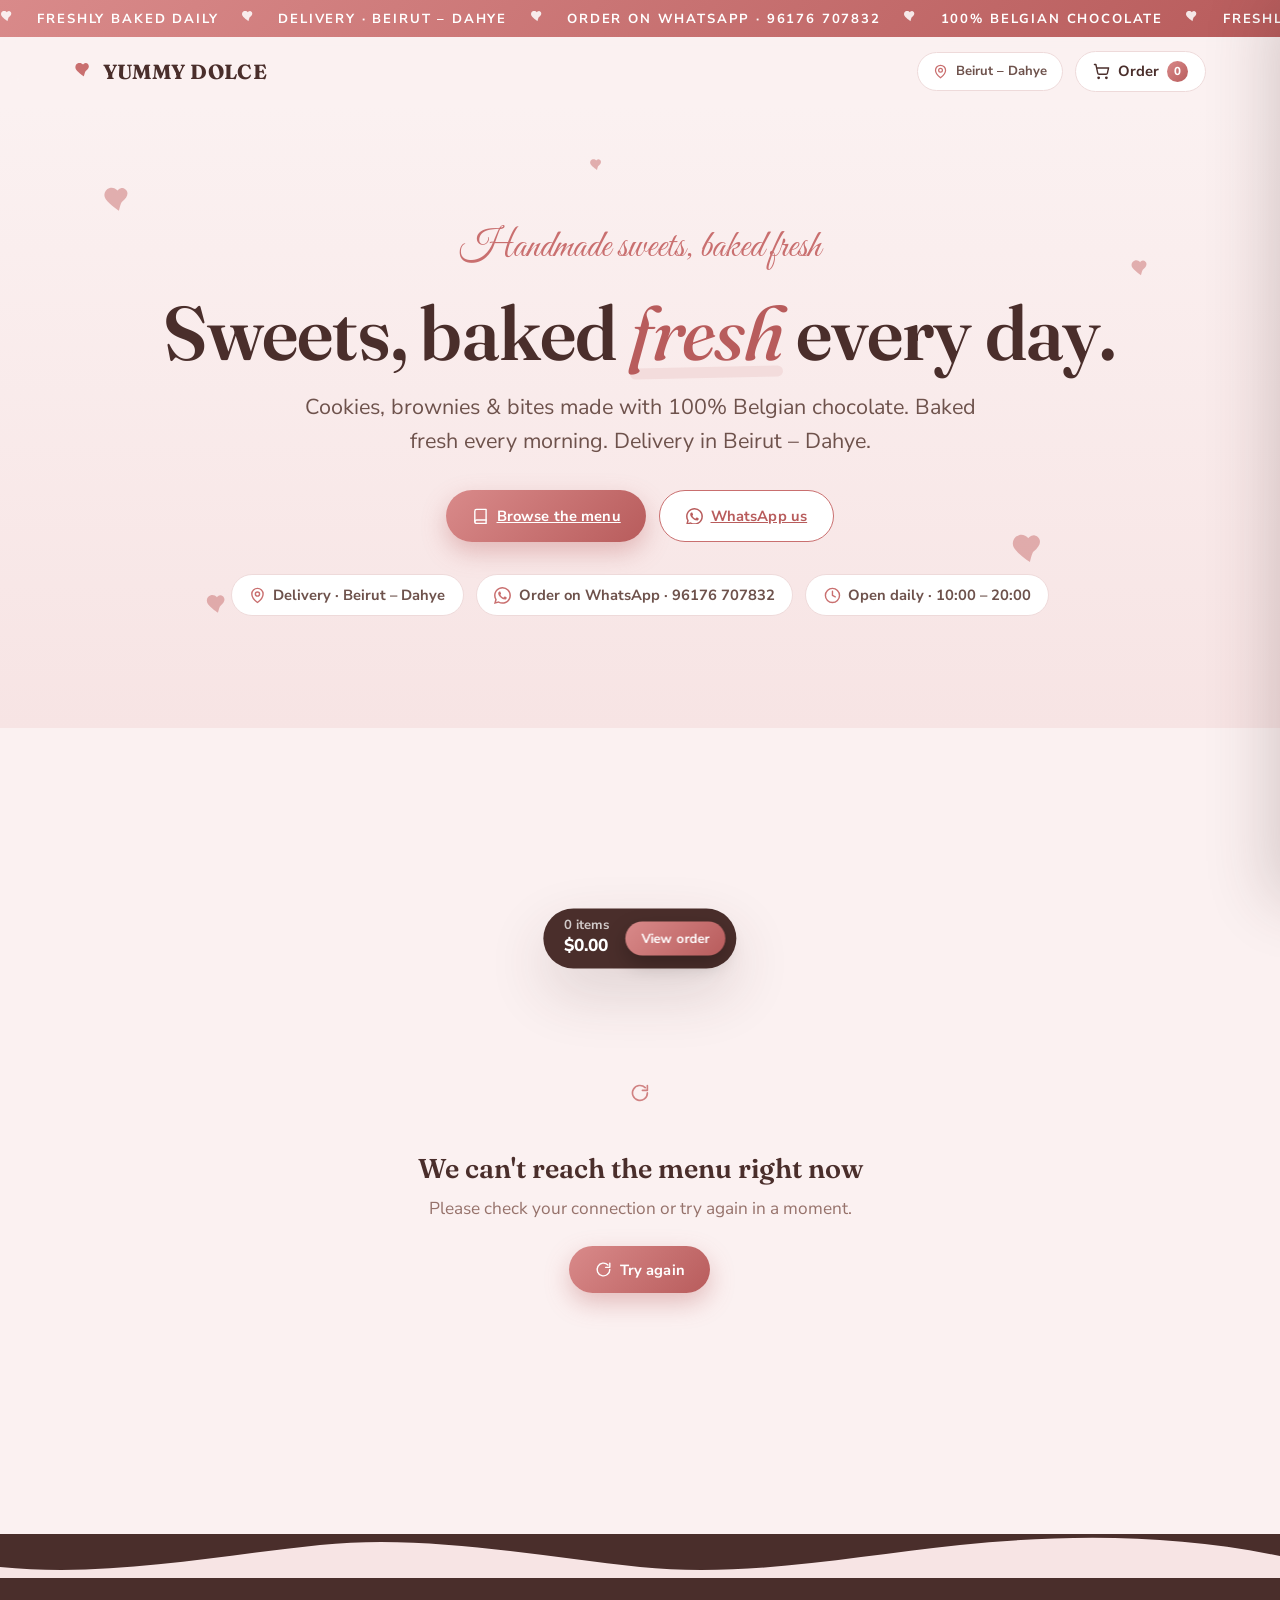
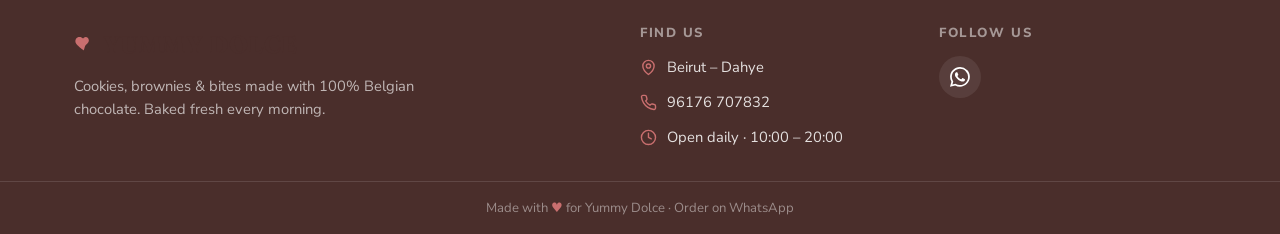
==== index.html @ 7d1e8ddb "Yummy Dolce online menu with WhatsApp checkout + admin panel" ====
<!DOCTYPE html>
<html lang="en">
<head>
  <meta charset="UTF-8" />
  <meta name="viewport" content="width=device-width, initial-scale=1.0" />
  <title>YUMMY DOLCE · Handmade Sweets — Menu &amp; Order</title>
  <meta name="description" content="Cookies, brownies & bites made with 100% Belgian chocolate. Order on WhatsApp — delivery in Beirut – Dahye." />
  <meta property="og:title" content="YUMMY DOLCE · Handmade Sweets" />
  <meta property="og:description" content="Cookies, brownies & bites made with 100% Belgian chocolate. Order via WhatsApp." />
  <meta property="og:type" content="website" />
  <link rel="icon" type="image/svg+xml" href="favicon.svg" />

  <link rel="preconnect" href="https://fonts.googleapis.com" />
  <link rel="preconnect" href="https://fonts.gstatic.com" crossorigin />
  <link
    href="https://fonts.googleapis.com/css2?family=Fraunces:ital,opsz,wght@0,9..144,300..700;1,9..144,300..700&family=Great+Vibes&family=Nunito+Sans:ital,opsz,wght@0,6..12,300..800;1,6..12,300..800&display=swap"
    rel="stylesheet"
  />

  <link rel="stylesheet" href="css/tokens.css" />
  <link rel="stylesheet" href="css/site.css" />
</head>
<body>
  <!-- Top marquee ribbon -->
  <div class="marquee" aria-hidden="true">
    <div class="marquee-track" id="marquee-track"></div>
  </div>

  <!-- Header -->
  <header class="site-header" id="site-header">
    <div class="header-inner">
      <a class="brand" href="#top">
        <svg class="icon brand-heart" viewBox="0 0 24 24" fill="currentColor" aria-hidden="true"><path d="M12 21s-6.7-4.35-9.33-8.11C.6 9.9 1.9 5.9 5.4 4.9c2.1-.6 4.2.2 5.6 1.8 0 0 1.3-1.9 3.5-1.8h.01c1.15.16 2.24.9 2.92 2.02 1.4 2.35.1 5.1-3.44 7.97C13.16 15.7 12 21 12 21z"/></svg>
        <span class="brand-name" id="brand-name">YUMMY DOLCE</span>
      </a>

      <div class="header-actions">
        <span class="delivery-pill" id="delivery-pill">
          <svg class="icon" viewBox="0 0 24 24" fill="none" stroke="currentColor" stroke-width="2" stroke-linecap="round" stroke-linejoin="round" aria-hidden="true"><path d="M20 10c0 6-8 12-8 12s-8-6-8-12a8 8 0 0 1 16 0Z"/><circle cx="12" cy="10" r="3"/></svg>
          <span id="delivery-pill-text">Beirut – Dahye</span>
        </span>
        <button class="cart-btn" id="cart-btn" type="button" aria-label="Open your order">
          <svg class="icon" viewBox="0 0 24 24" fill="none" stroke="currentColor" stroke-width="2" stroke-linecap="round" stroke-linejoin="round" aria-hidden="true"><circle cx="8" cy="21" r="1"/><circle cx="19" cy="21" r="1"/><path d="M2.05 2.05h2l2.66 12.42a2 2 0 0 0 2 1.58h9.78a2 2 0 0 0 1.95-1.57l1.65-7.43H5.12"/></svg>
          <span class="cart-label" id="cart-label">Order</span>
          <span class="cart-badge" id="cart-badge" hidden>0</span>
        </button>
      </div>
    </div>
  </header>

  <main id="top">
    <!-- Hero -->
    <section class="hero">
      <div class="hero-floats" aria-hidden="true">
        <svg class="hf-1" viewBox="0 0 24 24" fill="currentColor"><path d="M12 21s-6.7-4.35-9.33-8.11C.6 9.9 1.9 5.9 5.4 4.9c2.1-.6 4.2.2 5.6 1.8 0 0 1.3-1.9 3.5-1.8h.01c1.15.16 2.24.9 2.92 2.02 1.4 2.35.1 5.1-3.44 7.97C13.16 15.7 12 21 12 21z"/></svg>
        <svg class="hf-2" viewBox="0 0 24 24" fill="currentColor"><path d="M12 21s-6.7-4.35-9.33-8.11C.6 9.9 1.9 5.9 5.4 4.9c2.1-.6 4.2.2 5.6 1.8 0 0 1.3-1.9 3.5-1.8h.01c1.15.16 2.24.9 2.92 2.02 1.4 2.35.1 5.1-3.44 7.97C13.16 15.7 12 21 12 21z"/></svg>
        <svg class="hf-3" viewBox="0 0 24 24" fill="currentColor"><path d="M12 21s-6.7-4.35-9.33-8.11C.6 9.9 1.9 5.9 5.4 4.9c2.1-.6 4.2.2 5.6 1.8 0 0 1.3-1.9 3.5-1.8h.01c1.15.16 2.24.9 2.92 2.02 1.4 2.35.1 5.1-3.44 7.97C13.16 15.7 12 21 12 21z"/></svg>
        <svg class="hf-4" viewBox="0 0 24 24" fill="currentColor"><path d="M12 21s-6.7-4.35-9.33-8.11C.6 9.9 1.9 5.9 5.4 4.9c2.1-.6 4.2.2 5.6 1.8 0 0 1.3-1.9 3.5-1.8h.01c1.15.16 2.24.9 2.92 2.02 1.4 2.35.1 5.1-3.44 7.97C13.16 15.7 12 21 12 21z"/></svg>
        <svg class="hf-5" viewBox="0 0 24 24" fill="currentColor"><path d="M12 21s-6.7-4.35-9.33-8.11C.6 9.9 1.9 5.9 5.4 4.9c2.1-.6 4.2.2 5.6 1.8 0 0 1.3-1.9 3.5-1.8h.01c1.15.16 2.24.9 2.92 2.02 1.4 2.35.1 5.1-3.44 7.97C13.16 15.7 12 21 12 21z"/></svg>
      </div>

      <div class="hero-inner">
        <p class="hero-eyebrow" id="hero-eyebrow">Handmade with Belgian chocolate</p>
        <h1 class="hero-title" id="hero-title">Sweets, baked <em>fresh</em> every day.</h1>
        <p class="hero-lede" id="hero-lede">Cookies, brownies &amp; bites — made to order in Beirut – Dahye. Tap an item, build your box, and we'll take it from there on WhatsApp.</p>

        <div class="hero-cta">
          <a class="btn btn-primary" href="#menu">
            <svg class="icon" viewBox="0 0 24 24" fill="none" stroke="currentColor" stroke-width="2" stroke-linecap="round" stroke-linejoin="round" aria-hidden="true"><path d="M4 19.5A2.5 2.5 0 0 1 6.5 17H20"/><path d="M6.5 2H20v20H6.5A2.5 2.5 0 0 1 4 19.5v-15A2.5 2.5 0 0 1 6.5 2z"/></svg>
            Browse the menu
          </a>
          <a class="btn btn-secondary" id="hero-whatsapp" href="#" target="_blank" rel="noopener">
            <svg class="icon" viewBox="0 0 24 24" fill="currentColor" aria-hidden="true"><path d="M17.47 14.38c-.3-.15-1.76-.87-2.03-.97-.27-.1-.47-.15-.67.15-.2.3-.77.97-.94 1.17-.17.2-.35.22-.65.07-.3-.15-1.26-.46-2.4-1.48-.89-.79-1.49-1.77-1.66-2.07-.17-.3-.02-.46.13-.61.13-.13.3-.35.45-.52.15-.17.2-.3.3-.5.1-.2.05-.37-.02-.52-.08-.15-.67-1.62-.92-2.22-.24-.58-.49-.5-.67-.51h-.57c-.2 0-.52.07-.8.37-.27.3-1.04 1.02-1.04 2.5 0 1.47 1.07 2.9 1.22 3.1.15.2 2.11 3.22 5.11 4.51.71.31 1.27.49 1.7.63.72.23 1.37.2 1.88.12.57-.09 1.76-.72 2.01-1.42.25-.7.25-1.29.17-1.42-.07-.13-.27-.2-.57-.35zM12.05 21.8h-.01a9.8 9.8 0 0 1-5-1.37l-.36-.21-3.72.98 1-3.63-.24-.37a9.78 9.78 0 0 1-1.51-5.25c0-5.4 4.4-9.8 9.81-9.8 2.62 0 5.08 1.02 6.93 2.88a9.74 9.74 0 0 1 2.87 6.94c0 5.4-4.4 9.8-9.77 9.8zm8.43-18.26A11.7 11.7 0 0 0 12.04 0C5.45 0 .1 5.34.09 11.93c0 2.1.55 4.15 1.6 5.96L0 24l6.24-1.64a11.9 11.9 0 0 0 5.8 1.48h.01c6.58 0 11.94-5.35 11.95-11.94 0-3.19-1.24-6.19-3.5-8.45z"/></svg>
            WhatsApp us
          </a>
        </div>

        <div class="hero-chips" id="hero-chips"></div>
      </div>
    </section>

    <!-- Menu -->
    <section id="menu" class="menu-shell" aria-label="Menu">
      <div class="menu-heading" data-reveal>
        <span class="menu-eyebrow">Order online</span>
        <h2>Our Menu</h2>
        <p>Everything is baked fresh to order. Prices in USD.</p>
      </div>

      <div id="menu-root">
        <div class="loader" aria-label="Loading menu">
          <span></span><span></span><span></span>
        </div>
      </div>
    </section>
  </main>

  <!-- Footer -->
  <footer class="site-footer">
    <svg class="footer-wave" viewBox="0 0 1440 44" preserveAspectRatio="none" aria-hidden="true"><path fill="currentColor" d="M0,22 C120,44 240,44 360,33 C480,22 600,0 720,11 C840,22 960,44 1080,33 C1200,22 1320,0 1440,11 L1440,44 L0,44 Z"/></svg>
    <div class="footer-inner">
      <div class="footer-brand">
        <a class="brand" href="#top">
          <svg class="icon brand-heart" viewBox="0 0 24 24" fill="currentColor" aria-hidden="true"><path d="M12 21s-6.7-4.35-9.33-8.11C.6 9.9 1.9 5.9 5.4 4.9c2.1-.6 4.2.2 5.6 1.8 0 0 1.3-1.9 3.5-1.8h.01c1.15.16 2.24.9 2.92 2.02 1.4 2.35.1 5.1-3.44 7.97C13.16 15.7 12 21 12 21z"/></svg>
          <span class="brand-name" id="footer-brand">YUMMY DOLCE</span>
        </a>
        <p id="footer-about">Cookies, brownies &amp; bites made with 100% Belgian chocolate. Baked fresh every morning.</p>
      </div>

      <div class="footer-col">
        <h4>Find us</h4>
        <div class="footer-links">
          <span id="footer-delivery">
            <svg class="icon" viewBox="0 0 24 24" fill="none" stroke="currentColor" stroke-width="2" stroke-linecap="round" stroke-linejoin="round" aria-hidden="true"><path d="M20 10c0 6-8 12-8 12s-8-6-8-12a8 8 0 0 1 16 0Z"/><circle cx="12" cy="10" r="3"/></svg>
            <span>Beirut – Dahye</span>
          </span>
          <a id="footer-phone" href="https://wa.me/96176707832" target="_blank" rel="noopener">
            <svg class="icon" viewBox="0 0 24 24" fill="none" stroke="currentColor" stroke-width="2" stroke-linecap="round" stroke-linejoin="round" aria-hidden="true"><path d="M22 16.92v3a2 2 0 0 1-2.18 2 19.79 19.79 0 0 1-8.63-3.07 19.5 19.5 0 0 1-6-6 19.79 19.79 0 0 1-3.07-8.67A2 2 0 0 1 4.11 2h3a2 2 0 0 1 2 1.72c.12.9.35 1.79.68 2.63a2 2 0 0 1-.45 2.11L8.09 9.91a16 16 0 0 0 6 6l1.45-1.25a2 2 0 0 1 2.11-.45c.84.33 1.73.56 2.63.68A2 2 0 0 1 22 16.92z"/></svg>
            <span id="footer-phone-text">76 707832</span>
          </a>
          <span id="footer-hours">
            <svg class="icon" viewBox="0 0 24 24" fill="none" stroke="currentColor" stroke-width="2" stroke-linecap="round" stroke-linejoin="round" aria-hidden="true"><circle cx="12" cy="12" r="10"/><path d="M12 6v6l4 2"/></svg>
            <span id="footer-hours-text">Open daily · 10:00 – 20:00</span>
          </span>
        </div>
      </div>

      <div class="footer-col">
        <h4>Follow us</h4>
        <div class="footer-socials" id="footer-socials">
          <a href="#" target="_blank" rel="noopener" aria-label="Instagram" data-social="instagram">
            <svg class="icon" viewBox="0 0 24 24" fill="none" stroke="currentColor" stroke-width="2" stroke-linecap="round" stroke-linejoin="round" aria-hidden="true"><rect x="2" y="2" width="20" height="20" rx="5"/><path d="M16 11.37A4 4 0 1 1 12.63 8 4 4 0 0 1 16 11.37z"/><line x1="17.5" y1="6.5" x2="17.51" y2="6.5"/></svg>
          </a>
          <a href="https://wa.me/96176707832" target="_blank" rel="noopener" aria-label="WhatsApp" data-social="whatsapp">
            <svg class="icon" viewBox="0 0 24 24" fill="currentColor" aria-hidden="true"><path d="M17.47 14.38c-.3-.15-1.76-.87-2.03-.97-.27-.1-.47-.15-.67.15-.2.3-.77.97-.94 1.17-.17.2-.35.22-.65.07-.3-.15-1.26-.46-2.4-1.48-.89-.79-1.49-1.77-1.66-2.07-.17-.3-.02-.46.13-.61.13-.13.3-.35.45-.52.15-.17.2-.3.3-.5.1-.2.05-.37-.02-.52-.08-.15-.67-1.62-.92-2.22-.24-.58-.49-.5-.67-.51h-.57c-.2 0-.52.07-.8.37-.27.3-1.04 1.02-1.04 2.5 0 1.47 1.07 2.9 1.22 3.1.15.2 2.11 3.22 5.11 4.51.71.31 1.27.49 1.7.63.72.23 1.37.2 1.88.12.57-.09 1.76-.72 2.01-1.42.25-.7.25-1.29.17-1.42-.07-.13-.27-.2-.57-.35zM12.05 21.8h-.01a9.8 9.8 0 0 1-5-1.37l-.36-.21-3.72.98 1-3.63-.24-.37a9.78 9.78 0 0 1-1.51-5.25c0-5.4 4.4-9.8 9.81-9.8 2.62 0 5.08 1.02 6.93 2.88a9.74 9.74 0 0 1 2.87 6.94c0 5.4-4.4 9.8-9.77 9.8zm8.43-18.26A11.7 11.7 0 0 0 12.04 0C5.45 0 .1 5.34.09 11.93c0 2.1.55 4.15 1.6 5.96L0 24l6.24-1.64a11.9 11.9 0 0 0 5.8 1.48h.01c6.58 0 11.94-5.35 11.95-11.94 0-3.19-1.24-6.19-3.5-8.45z"/></svg>
          </a>
          <a href="#" target="_blank" rel="noopener" aria-label="TikTok" data-social="tiktok">
            <svg class="icon" viewBox="0 0 24 24" fill="currentColor" aria-hidden="true"><path d="M19.59 6.69a4.83 4.83 0 0 1-3.77-4.25V2h-3.45v13.67a2.89 2.89 0 0 1-5.2 1.74 2.89 2.89 0 0 1 2.31-4.64 2.93 2.93 0 0 1 .88.13V9.4a6.84 6.84 0 0 0-1-.05A6.33 6.33 0 0 0 5 20.1a6.34 6.34 0 0 0 10.86-4.43v-7a8.16 8.16 0 0 0 4.77 1.52v-3.4a4.85 4.85 0 0 1-1-.1z"/></svg>
          </a>
          <a href="#" target="_blank" rel="noopener" aria-label="Facebook" data-social="facebook">
            <svg class="icon" viewBox="0 0 24 24" fill="currentColor" aria-hidden="true"><path d="M18 2h-3a5 5 0 0 0-5 5v3H7v4h3v8h4v-8h3l1-4h-4V7a1 1 0 0 1 1-1h3z"/></svg>
          </a>
        </div>
      </div>
    </div>
    <div class="footer-bottom">
      Made with <span class="heart">♥</span> for Yummy Dolce · Order on WhatsApp
    </div>
  </footer>

  <!-- Mobile cart bar -->
  <div class="cart-bar" id="cart-bar" role="button" tabindex="0" aria-label="Open your order">
    <div class="cart-bar-total">
      <small id="cart-bar-count">0 items</small>
      <span id="cart-bar-total">$0.00</span>
    </div>
    <button class="btn btn-primary btn-sm" id="cart-bar-open" type="button">View order</button>
  </div>

  <!-- Overlay -->
  <div class="overlay" id="overlay"></div>

  <!-- Cart drawer -->
  <aside class="cart-drawer" id="cart-drawer" aria-label="Your order" aria-hidden="true">
    <div class="drawer-head">
      <h3>Your order</h3>
      <button class="drawer-close" id="drawer-close" type="button" aria-label="Close cart">
        <svg class="icon" viewBox="0 0 24 24" fill="none" stroke="currentColor" stroke-width="2.5" stroke-linecap="round" aria-hidden="true"><path d="M18 6 6 18M6 6l12 12"/></svg>
      </button>
    </div>
    <div class="drawer-body" id="drawer-body"></div>
    <div class="drawer-foot" id="drawer-foot" hidden>
      <div class="drawer-subtotal">
        <span class="st-label">Subtotal</span>
        <span class="st-value" id="drawer-total">$0.00</span>
      </div>
      <button class="btn btn-primary btn-block" id="checkout-btn" type="button">
        <svg class="icon" viewBox="0 0 24 24" fill="currentColor" aria-hidden="true"><path d="M17.47 14.38c-.3-.15-1.76-.87-2.03-.97-.27-.1-.47-.15-.67.15-.2.3-.77.97-.94 1.17-.17.2-.35.22-.65.07-.3-.15-1.26-.46-2.4-1.48-.89-.79-1.49-1.77-1.66-2.07-.17-.3-.02-.46.13-.61.13-.13.3-.35.45-.52.15-.17.2-.3.3-.5.1-.2.05-.37-.02-.52-.08-.15-.67-1.62-.92-2.22-.24-.58-.49-.5-.67-.51h-.57c-.2 0-.52.07-.8.37-.27.3-1.04 1.02-1.04 2.5 0 1.47 1.07 2.9 1.22 3.1.15.2 2.11 3.22 5.11 4.51.71.31 1.27.49 1.7.63.72.23 1.37.2 1.88.12.57-.09 1.76-.72 2.01-1.42.25-.7.25-1.29.17-1.42-.07-.13-.27-.2-.57-.35zM12.05 21.8h-.01a9.8 9.8 0 0 1-5-1.37l-.36-.21-3.72.98 1-3.63-.24-.37a9.78 9.78 0 0 1-1.51-5.25c0-5.4 4.4-9.8 9.81-9.8 2.62 0 5.08 1.02 6.93 2.88a9.74 9.74 0 0 1 2.87 6.94c0 5.4-4.4 9.8-9.77 9.8zm8.43-18.26A11.7 11.7 0 0 0 12.04 0C5.45 0 .1 5.34.09 11.93c0 2.1.55 4.15 1.6 5.96L0 24l6.24-1.64a11.9 11.9 0 0 0 5.8 1.48h.01c6.58 0 11.94-5.35 11.95-11.94 0-3.19-1.24-6.19-3.5-8.45z"/></svg>
        Checkout on WhatsApp
      </button>
      <p class="drawer-hint">
        <svg class="icon" viewBox="0 0 24 24" fill="none" stroke="currentColor" stroke-width="2" stroke-linecap="round" stroke-linejoin="round" aria-hidden="true"><path d="M20 10c0 6-8 12-8 12s-8-6-8-12a8 8 0 0 1 16 0Z"/><circle cx="12" cy="10" r="3"/></svg>
        <span id="drawer-hint-text">We deliver in Beirut – Dahye</span>
      </p>
    </div>
  </aside>

  <!-- Modal host (option picker / checkout) -->
  <div class="modal" id="modal" role="dialog" aria-modal="true" aria-hidden="true">
    <div class="modal-card" id="modal-card"></div>
  </div>

  <div class="toast-root" id="toast-root" aria-live="polite"></div>

  <script type="module" src="js/app.js"></script>
</body>
</html>
---- css/tokens.css ----
/* ============================================================
   YUMMY DOLCE — Design tokens (Modern Patisserie)
   ============================================================ */
:root {
  /* Palette */
  --canvas-1: #FBF1F1;
  --canvas-2: #F7E4E4;
  --card: #FFFFFF;
  --ink: #4A2E2B;
  --ink-soft: #6E524C;
  --ink-muted: #96726B;
  --rose: #C96F6F;
  --rose-deep: #B85C5C;
  --rose-soft: #F3DCDC;
  --rose-mist: #FBEFF0;
  --hairline: #EEDADA;
  --honey: #D9A05B;
  --white: #FFFFFF;
  --success: #4C9A6E;
  --danger: #C1504D;

  /* Gradients */
  --grad-canvas: linear-gradient(180deg, var(--canvas-1) 0%, var(--canvas-2) 100%);
  --grad-rose: linear-gradient(135deg, #D98A8A 0%, var(--rose-deep) 100%);
  --grad-card: linear-gradient(160deg, #FDF6F6 0%, var(--rose-mist) 100%);

  /* Shadows */
  --shadow-sm: 0 2px 10px rgba(74, 46, 43, 0.06);
  --shadow-md: 0 10px 30px rgba(74, 46, 43, 0.10);
  --shadow-lg: 0 24px 60px rgba(74, 46, 43, 0.16);

  /* Radii */
  --r-sm: 10px;
  --r-md: 16px;
  --r-lg: 24px;
  --r-xl: 32px;
  --r-full: 999px;

  /* Typography */
  --font-display: "Fraunces", "Georgia", serif;
  --font-script: "Great Vibes", cursive;
  --font-body: "Nunito Sans", system-ui, -apple-system, sans-serif;

  /* Fluid type scale */
  --text-hero: clamp(2.5rem, 6.5vw + 1rem, 4.75rem);
  --text-hero-lede: clamp(1.05rem, 1vw + 0.8rem, 1.35rem);
  --text-h2: clamp(1.9rem, 3vw + 0.9rem, 2.9rem);
  --text-h3: clamp(1.3rem, 1.2vw + 0.8rem, 1.7rem);
  --text-base: clamp(1rem, 0.4vw + 0.92rem, 1.08rem);
  --text-sm: 0.92rem;
  --text-xs: 0.82rem;

  /* Spacing scale */
  --sp-1: 0.25rem;
  --sp-2: 0.5rem;
  --sp-3: 0.75rem;
  --sp-4: 1rem;
  --sp-5: 1.5rem;
  --sp-6: 2rem;
  --sp-7: 3rem;
  --sp-8: 4rem;
  --sp-9: 6rem;

  /* Motion */
  --ease-out: cubic-bezier(0.22, 1, 0.36, 1);
  --ease-spring: cubic-bezier(0.34, 1.56, 0.64, 1);
  --dur-fast: 150ms;
  --dur-med: 260ms;
  --dur-slow: 480ms;

  /* Layout */
  --page-max: 1180px;
  --header-h: 68px;
}

/* ---------- Reset & base ---------- */
*,
*::before,
*::after {
  box-sizing: border-box;
}

html {
  scroll-behavior: smooth;
  -webkit-text-size-adjust: 100%;
}

body {
  margin: 0;
  font-family: var(--font-body);
  font-size: var(--text-base);
  line-height: 1.55;
  color: var(--ink);
  background: var(--canvas-1);
  -webkit-font-smoothing: antialiased;
  text-rendering: optimizeLegibility;
}

img {
  max-width: 100%;
  display: block;
}

button {
  font-family: inherit;
  cursor: pointer;
}

input,
select,
textarea {
  font-family: inherit;
  font-size: inherit;
  color: inherit;
}

a {
  color: var(--rose-deep);
}

h1, h2, h3, h4 {
  margin: 0;
  line-height: 1.12;
}

p {
  margin: 0;
}

:focus-visible {
  outline: 3px solid rgba(201, 111, 111, 0.55);
  outline-offset: 2px;
  border-radius: 4px;
}

.sr-only {
  position: absolute;
  width: 1px;
  height: 1px;
  padding: 0;
  margin: -1px;
  overflow: hidden;
  clip: rect(0 0 0 0);
  white-space: nowrap;
  border: 0;
}

/* ---------- Buttons ---------- */
.btn {
  display: inline-flex;
  align-items: center;
  justify-content: center;
  gap: 0.5rem;
  border: 0;
  border-radius: var(--r-full);
  font-weight: 700;
  font-size: var(--text-sm);
  letter-spacing: 0.01em;
  padding: 0.85rem 1.6rem;
  transition: transform var(--dur-fast) var(--ease-out),
    box-shadow var(--dur-med) var(--ease-out),
    background-color var(--dur-med) var(--ease-out),
    color var(--dur-med) var(--ease-out),
    border-color var(--dur-med) var(--ease-out);
  will-change: transform;
}

.btn:active {
  transform: scale(0.97);
}

.btn-primary {
  background: var(--grad-rose);
  color: var(--white);
  box-shadow: 0 10px 24px rgba(184, 92, 92, 0.35);
}

.btn-primary:hover {
  transform: translateY(-2px);
  box-shadow: 0 14px 30px rgba(184, 92, 92, 0.42);
}

.btn-secondary {
  background: var(--white);
  color: var(--rose-deep);
  border: 1.5px solid var(--rose);
}

.btn-secondary:hover {
  border-color: var(--rose-deep);
  background: var(--rose-mist);
  transform: translateY(-2px);
}

.btn-ghost {
  background: transparent;
  color: var(--ink-soft);
}

.btn-ghost:hover {
  background: var(--rose-soft);
  color: var(--ink);
}

.btn-danger {
  background: transparent;
  color: var(--danger);
  border: 1.5px solid rgba(193, 80, 77, 0.45);
}

.btn-danger:hover {
  background: rgba(193, 80, 77, 0.08);
}

.btn-block {
  width: 100%;
}

.btn-sm {
  padding: 0.5rem 1rem;
  font-size: var(--text-xs);
}

.btn[disabled] {
  opacity: 0.55;
  cursor: not-allowed;
  transform: none !important;
  box-shadow: none !important;
}

/* ---------- Icon sizes ---------- */
.icon {
  width: 1.15em;
  height: 1.15em;
  flex: none;
}

.icon-lg {
  width: 1.5em;
  height: 1.5em;
}

.icon-xl {
  width: 2em;
  height: 2em;
}

/* ---------- Reveal on scroll ---------- */
[data-reveal] {
  opacity: 0;
  transform: translateY(18px);
  transition: opacity 0.7s var(--ease-out), transform 0.7s var(--ease-out);
  transition-delay: var(--reveal-delay, 0ms);
}

[data-reveal].is-in {
  opacity: 1;
  transform: none;
}

/* ---------- Scrollbar (subtle) ---------- */
::-webkit-scrollbar {
  width: 10px;
  height: 10px;
}

::-webkit-scrollbar-thumb {
  background: var(--rose-soft);
  border-radius: 999px;
  border: 2px solid var(--canvas-1);
}

::-webkit-scrollbar-thumb:hover {
  background: var(--rose);
}

/* ---------- Reduced motion ---------- */
@media (prefers-reduced-motion: reduce) {
  *,
  *::before,
  *::after {
    animation-duration: 0.001ms !important;
    animation-iteration-count: 1 !important;
    transition-duration: 0.001ms !important;
    scroll-behavior: auto !important;
  }

  [data-reveal] {
    opacity: 1;
    transform: none;
  }
}
---- css/site.css ----
/* ============================================================
   YUMMY DOLCE — Customer site (Modern Patisserie)
   ============================================================ */

/* ---------- Marquee strip ---------- */
.marquee {
  background: var(--grad-rose);
  color: var(--white);
  overflow: hidden;
  padding: 0.5rem 0;
  position: relative;
  z-index: 20;
}

.marquee-track {
  display: flex;
  width: max-content;
  animation: marquee 26s linear infinite;
  will-change: transform;
}

.marquee:hover .marquee-track {
  animation-play-state: paused;
}

.marquee-item {
  display: flex;
  align-items: center;
  gap: 1.4rem;
  padding-right: 1.4rem;
  font-weight: 700;
  font-size: var(--text-xs);
  letter-spacing: 0.14em;
  text-transform: uppercase;
  white-space: nowrap;
}

.marquee-item .heart-mark {
  color: rgba(255, 255, 255, 0.85);
}

@keyframes marquee {
  to {
    transform: translateX(-50%);
  }
}

/* ---------- Header ---------- */
.site-header {
  position: sticky;
  top: 0;
  z-index: 40;
  background: rgba(251, 241, 241, 0.86);
  backdrop-filter: blur(14px);
  -webkit-backdrop-filter: blur(14px);
  border-bottom: 1px solid transparent;
  transition: border-color var(--dur-med) var(--ease-out),
    box-shadow var(--dur-med) var(--ease-out);
}

.site-header.scrolled {
  border-bottom-color: var(--hairline);
  box-shadow: var(--shadow-sm);
}

.header-inner {
  max-width: var(--page-max);
  margin: 0 auto;
  padding: 0 var(--sp-5);
  height: var(--header-h);
  display: flex;
  align-items: center;
  justify-content: space-between;
  gap: var(--sp-4);
}

.brand {
  display: flex;
  align-items: baseline;
  gap: 0.55rem;
  text-decoration: none;
  color: var(--ink);
}

.brand-name {
  font-family: var(--font-display);
  font-weight: 700;
  font-size: 1.28rem;
  letter-spacing: 0.02em;
}

.brand-heart {
  color: var(--rose);
  animation: heartBeat 2.6s ease-in-out infinite;
  transform-origin: center;
}

@keyframes heartBeat {
  0%, 100% { transform: scale(1); }
  12% { transform: scale(1.22); }
  24% { transform: scale(1); }
  36% { transform: scale(1.14); }
  48% { transform: scale(1); }
}

.header-actions {
  display: flex;
  align-items: center;
  gap: var(--sp-3);
}

.delivery-pill {
  display: none;
  align-items: center;
  gap: 0.45rem;
  font-size: var(--text-xs);
  font-weight: 700;
  color: var(--ink-soft);
  background: var(--white);
  border: 1px solid var(--hairline);
  border-radius: var(--r-full);
  padding: 0.5rem 0.95rem;
}

.delivery-pill .icon {
  color: var(--rose);
}

@media (min-width: 640px) {
  .delivery-pill {
    display: inline-flex;
  }
}

.cart-btn {
  position: relative;
  display: inline-flex;
  align-items: center;
  gap: 0.5rem;
  background: var(--white);
  color: var(--ink);
  border: 1px solid var(--hairline);
  border-radius: var(--r-full);
  padding: 0.55rem 1.05rem;
  font-weight: 700;
  font-size: var(--text-sm);
  transition: transform var(--dur-fast) var(--ease-out),
    border-color var(--dur-med) var(--ease-out),
    box-shadow var(--dur-med) var(--ease-out);
}

.cart-btn:hover {
  border-color: var(--rose);
  box-shadow: var(--shadow-sm);
  transform: translateY(-1px);
}

.cart-btn .cart-label {
  display: none;
}

@media (min-width: 480px) {
  .cart-btn .cart-label {
    display: inline;
  }
}

.cart-badge {
  display: inline-flex;
  align-items: center;
  justify-content: center;
  min-width: 1.35rem;
  height: 1.35rem;
  padding: 0 0.3rem;
  border-radius: var(--r-full);
  background: var(--grad-rose);
  color: var(--white);
  font-size: 0.72rem;
  font-weight: 800;
  transition: transform var(--dur-med) var(--ease-spring);
}

.cart-badge.bump {
  animation: bump 0.45s var(--ease-spring);
}

@keyframes bump {
  0% { transform: scale(1); }
  40% { transform: scale(1.45); }
  100% { transform: scale(1); }
}

/* ---------- Hero ---------- */
.hero {
  position: relative;
  overflow: hidden;
  background: var(--grad-canvas);
}

.hero-inner {
  max-width: var(--page-max);
  margin: 0 auto;
  padding: clamp(3.5rem, 9vw, 7rem) var(--sp-5) clamp(4rem, 9vw, 7rem);
  text-align: center;
  position: relative;
  z-index: 2;
}

.hero-eyebrow {
  font-family: var(--font-script);
  font-size: clamp(1.7rem, 3vw, 2.4rem);
  color: var(--rose);
  margin-bottom: var(--sp-3);
  opacity: 0;
  animation: fadeUp 0.8s var(--ease-out) 0.1s forwards;
}

.hero-title {
  font-family: var(--font-display);
  font-weight: 600;
  font-size: var(--text-hero);
  letter-spacing: -0.01em;
  color: var(--ink);
  opacity: 0;
  animation: fadeUp 0.8s var(--ease-out) 0.25s forwards;
}

.hero-title em {
  font-style: italic;
  font-weight: 500;
  color: var(--rose-deep);
  position: relative;
  white-space: nowrap;
}

.hero-title em::after {
  content: "";
  position: absolute;
  left: 0;
  right: 0;
  bottom: 0.02em;
  height: 0.14em;
  background: var(--rose-soft);
  border-radius: var(--r-full);
  transform: rotate(-1.2deg);
  z-index: -1;
}

.hero-lede {
  max-width: 42rem;
  margin: var(--sp-4) auto 0;
  font-size: var(--text-hero-lede);
  color: var(--ink-soft);
  opacity: 0;
  animation: fadeUp 0.8s var(--ease-out) 0.4s forwards;
}

.hero-cta {
  margin-top: var(--sp-6);
  display: flex;
  flex-wrap: wrap;
  justify-content: center;
  gap: var(--sp-3);
  opacity: 0;
  animation: fadeUp 0.8s var(--ease-out) 0.55s forwards;
}

.hero-chips {
  margin-top: var(--sp-6);
  display: flex;
  flex-wrap: wrap;
  justify-content: center;
  gap: var(--sp-3);
  opacity: 0;
  animation: fadeUp 0.8s var(--ease-out) 0.7s forwards;
}

.hero-chip {
  display: inline-flex;
  align-items: center;
  gap: 0.45rem;
  background: var(--white);
  border: 1px solid var(--hairline);
  border-radius: var(--r-full);
  padding: 0.55rem 1.1rem;
  font-size: var(--text-sm);
  font-weight: 700;
  color: var(--ink-soft);
}

.hero-chip .icon {
  color: var(--rose);
}

@keyframes fadeUp {
  from {
    opacity: 0;
    transform: translateY(16px);
  }
  to {
    opacity: 1;
    transform: none;
  }
}

/* Floating decorative hearts */
.hero-floats {
  position: absolute;
  inset: 0;
  pointer-events: none;
  z-index: 1;
}

.hero-floats svg {
  position: absolute;
  opacity: 0.5;
  color: var(--rose);
  animation: floaty 9s ease-in-out infinite;
}

.hero-floats .hf-1 { top: 12%; left: 8%;  width: 34px; animation-delay: 0s; }
.hero-floats .hf-2 { top: 24%; right: 10%; width: 22px; animation-delay: 1.6s; }
.hero-floats .hf-3 { bottom: 18%; left: 16%; width: 26px; animation-delay: 3.2s; }
.hero-floats .hf-4 { bottom: 26%; right: 18%; width: 40px; animation-delay: 2.2s; }
.hero-floats .hf-5 { top: 8%; left: 46%; width: 16px; animation-delay: 4s; }

@keyframes floaty {
  0%, 100% { transform: translateY(0) rotate(0deg); }
  50% { transform: translateY(-16px) rotate(8deg); }
}

/* ---------- Menu section ---------- */
.menu-shell {
  max-width: var(--page-max);
  margin: 0 auto;
  padding: var(--sp-8) var(--sp-5) var(--sp-9);
}

.menu-heading {
  text-align: center;
  margin-bottom: var(--sp-7);
}

.menu-heading .menu-eyebrow {
  font-family: var(--font-script);
  font-size: clamp(1.6rem, 2.6vw, 2.1rem);
  color: var(--rose);
}

.menu-heading h2 {
  font-family: var(--font-display);
  font-weight: 600;
  font-size: var(--text-h2);
  margin-top: var(--sp-1);
}

.menu-heading p {
  color: var(--ink-muted);
  margin-top: var(--sp-3);
}

/* Category */
.category {
  margin-bottom: var(--sp-9);
}

.category-head {
  display: flex;
  align-items: flex-end;
  gap: var(--sp-4);
  margin-bottom: var(--sp-5);
  border-bottom: 1px solid var(--hairline);
  padding-bottom: var(--sp-4);
}

.category-num {
  font-family: var(--font-display);
  font-style: italic;
  font-weight: 400;
  font-size: clamp(1.5rem, 3vw, 2.1rem);
  color: var(--rose);
  line-height: 1;
}

.category-name {
  font-family: var(--font-display);
  font-weight: 600;
  font-size: var(--text-h3);
}

.category-sub {
  margin-left: auto;
  align-self: center;
  color: var(--ink-muted);
  font-size: var(--text-sm);
  text-align: right;
  max-width: 18rem;
}

.category-grid {
  display: grid;
  grid-template-columns: 1fr;
  gap: var(--sp-5);
}

@media (min-width: 640px) {
  .category-grid {
    grid-template-columns: repeat(2, 1fr);
  }
}

@media (min-width: 1024px) {
  .category-grid {
    grid-template-columns: repeat(3, 1fr);
  }

  .category-grid.cols-4 {
    grid-template-columns: repeat(2, 1fr);
  }
}

@media (min-width: 1180px) {
  .category-grid.cols-4 {
    grid-template-columns: repeat(4, 1fr);
  }
}

/* ---------- Item card ---------- */
.item-card {
  display: flex;
  flex-direction: column;
  background: var(--card);
  border: 1px solid var(--hairline);
  border-radius: var(--r-lg);
  overflow: hidden;
  box-shadow: var(--shadow-sm);
  transition: transform var(--dur-med) var(--ease-out),
    box-shadow var(--dur-med) var(--ease-out),
    border-color var(--dur-med) var(--ease-out);
}

.item-card:hover {
  transform: translateY(-5px);
  box-shadow: var(--shadow-md);
  border-color: var(--rose-soft);
}

.item-media {
  position: relative;
  aspect-ratio: 4 / 3;
  overflow: hidden;
  background: var(--grad-card);
}

.item-media img {
  width: 100%;
  height: 100%;
  object-fit: cover;
  transition: transform 0.6s var(--ease-out);
}

.item-card:hover .item-media img {
  transform: scale(1.06);
}

.item-placeholder {
  width: 100%;
  height: 100%;
  display: flex;
  flex-direction: column;
  align-items: center;
  justify-content: center;
  gap: 0.4rem;
  color: var(--rose-deep);
}

.item-placeholder .ph-mono {
  font-family: var(--font-display);
  font-style: italic;
  font-weight: 600;
  font-size: 2.6rem;
  color: rgba(184, 92, 92, 0.85);
}

.item-placeholder .icon {
  width: 1.6rem;
  height: 1.6rem;
  opacity: 0.7;
}

.item-body {
  display: flex;
  flex-direction: column;
  flex: 1;
  padding: var(--sp-5);
  gap: var(--sp-3);
}

.item-name-row {
  display: flex;
  align-items: baseline;
  justify-content: space-between;
  gap: var(--sp-3);
}

.item-name {
  font-family: var(--font-display);
  font-weight: 600;
  font-size: 1.18rem;
}

.item-price {
  font-family: var(--font-display);
  font-weight: 700;
  font-size: 1.12rem;
  color: var(--rose-deep);
  white-space: nowrap;
}

.item-price .from {
  font-family: var(--font-body);
  font-size: var(--text-xs);
  font-weight: 700;
  color: var(--ink-muted);
  margin-right: 0.15rem;
}

.item-desc {
  color: var(--ink-muted);
  font-size: var(--text-sm);
  flex: 1;
}

.item-add {
  margin-top: var(--sp-2);
  width: 100%;
  padding: 0.7rem 1.2rem;
  font-size: var(--text-sm);
}

.item-add .icon {
  transition: transform var(--dur-med) var(--ease-spring);
}

.item-add:hover .icon {
  transform: rotate(90deg) scale(1.1);
}

/* ---------- States ---------- */
.state-box {
  text-align: center;
  padding: var(--sp-9) var(--sp-5);
  max-width: 34rem;
  margin: 0 auto;
}

.state-box .state-icon {
  width: 3.4rem;
  height: 3.4rem;
  margin: 0 auto var(--sp-4);
  color: var(--rose);
  opacity: 0.85;
}

.state-box h3 {
  font-family: var(--font-display);
  font-weight: 600;
  font-size: var(--text-h3);
}

.state-box p {
  color: var(--ink-muted);
  margin: var(--sp-3) 0 var(--sp-5);
}

.loader {
  display: flex;
  justify-content: center;
  padding: var(--sp-9) 0;
}

.loader span {
  width: 14px;
  height: 14px;
  margin: 0 5px;
  border-radius: 50%;
  background: var(--rose);
  opacity: 0.35;
  animation: pulse 1.2s ease-in-out infinite;
}

.loader span:nth-child(2) { animation-delay: 0.15s; }
.loader span:nth-child(3) { animation-delay: 0.3s; }

@keyframes pulse {
  0%, 100% { transform: scale(1); opacity: 0.35; }
  50% { transform: scale(1.35); opacity: 1; }
}

/* ---------- Mobile cart bar ---------- */
.cart-bar {
  position: fixed;
  left: 50%;
  bottom: var(--sp-4);
  transform: translateX(-50%) translateY(140%);
  z-index: 45;
  display: flex;
  align-items: center;
  gap: var(--sp-4);
  background: var(--ink);
  color: var(--white);
  border-radius: var(--r-full);
  padding: 0.6rem 0.7rem 0.6rem 1.3rem;
  box-shadow: var(--shadow-lg);
  transition: transform 0.5s var(--ease-spring);
  max-width: calc(100vw - 2rem);
}

.cart-bar.show {
  transform: translateX(-50%) translateY(0);
}

.cart-bar .cart-bar-total {
  font-weight: 800;
  white-space: nowrap;
}

.cart-bar .cart-bar-total small {
  display: block;
  font-size: var(--text-xs);
  font-weight: 700;
  color: rgba(255, 255, 255, 0.75);
  line-height: 1.1;
}

.cart-bar .btn {
  background: var(--grad-rose);
  color: var(--white);
  box-shadow: 0 8px 20px rgba(0, 0, 0, 0.25);
}

/* ---------- Overlay ---------- */
.overlay {
  position: fixed;
  inset: 0;
  background: rgba(74, 46, 43, 0.42);
  backdrop-filter: blur(3px);
  -webkit-backdrop-filter: blur(3px);
  opacity: 0;
  visibility: hidden;
  transition: opacity var(--dur-med) var(--ease-out),
    visibility var(--dur-med) var(--ease-out);
  z-index: 60;
}

.overlay.show {
  opacity: 1;
  visibility: visible;
}

/* ---------- Cart drawer ---------- */
.cart-drawer {
  position: fixed;
  top: 0;
  right: 0;
  bottom: 0;
  width: min(430px, 100vw);
  background: var(--white);
  z-index: 70;
  display: flex;
  flex-direction: column;
  transform: translateX(102%);
  transition: transform 0.5s var(--ease-spring);
  box-shadow: -20px 0 60px rgba(74, 46, 43, 0.2);
}

.cart-drawer.open {
  transform: translateX(0);
}

.drawer-head {
  display: flex;
  align-items: center;
  justify-content: space-between;
  padding: var(--sp-5);
  border-bottom: 1px solid var(--hairline);
}

.drawer-head h3 {
  font-family: var(--font-display);
  font-weight: 600;
  font-size: 1.3rem;
}

.drawer-close {
  background: var(--rose-mist);
  border: 0;
  border-radius: var(--r-full);
  width: 2.4rem;
  height: 2.4rem;
  display: inline-flex;
  align-items: center;
  justify-content: center;
  color: var(--ink-soft);
  transition: background-color var(--dur-fast) var(--ease-out),
    transform var(--dur-fast) var(--ease-out);
}

.drawer-close:hover {
  background: var(--rose-soft);
  transform: rotate(90deg);
}

.drawer-body {
  flex: 1;
  overflow-y: auto;
  padding: var(--sp-5);
  display: flex;
  flex-direction: column;
  gap: var(--sp-4);
}

.cart-empty {
  margin: auto;
  text-align: center;
  color: var(--ink-muted);
  padding: var(--sp-7) 0;
}

.cart-empty .icon {
  width: 3rem;
  height: 3rem;
  margin: 0 auto var(--sp-4);
  color: var(--rose);
  opacity: 0.8;
}

.cart-empty h4 {
  font-family: var(--font-display);
  font-weight: 600;
  color: var(--ink);
  margin-bottom: var(--sp-2);
}

.cart-empty p {
  font-size: var(--text-sm);
}

/* Cart line */
.cart-line {
  display: grid;
  grid-template-columns: auto 1fr auto;
  gap: var(--sp-4);
  align-items: start;
  padding-bottom: var(--sp-4);
  border-bottom: 1px dashed var(--hairline);
}

.cart-line:last-child {
  border-bottom: 0;
  padding-bottom: 0;
}

.line-thumb {
  width: 60px;
  height: 60px;
  border-radius: var(--r-md);
  overflow: hidden;
  background: var(--grad-card);
  display: flex;
  align-items: center;
  justify-content: center;
  color: var(--rose);
  flex: none;
}

.line-thumb img {
  width: 100%;
  height: 100%;
  object-fit: cover;
}

.line-main .line-name {
  font-family: var(--font-display);
  font-weight: 600;
  font-size: 0.98rem;
}

.line-opts {
  margin-top: 0.25rem;
  font-size: var(--text-xs);
  color: var(--ink-muted);
  line-height: 1.45;
}

.line-opts .opt-plus {
  color: var(--rose-deep);
  font-weight: 700;
}

.line-side {
  display: flex;
  flex-direction: column;
  align-items: flex-end;
  gap: var(--sp-2);
}

.line-price {
  font-weight: 800;
  font-size: var(--text-sm);
  white-space: nowrap;
}

.qty-stepper {
  display: inline-flex;
  align-items: center;
  gap: 0.1rem;
  background: var(--rose-mist);
  border-radius: var(--r-full);
  padding: 0.15rem;
}

.qty-stepper button {
  width: 1.7rem;
  height: 1.7rem;
  border: 0;
  border-radius: 50%;
  background: var(--white);
  color: var(--ink);
  display: inline-flex;
  align-items: center;
  justify-content: center;
  transition: transform var(--dur-fast) var(--ease-out),
    background-color var(--dur-fast) var(--ease-out);
}

.qty-stepper button:hover {
  background: var(--rose-soft);
}

.qty-stepper button:active {
  transform: scale(0.9);
}

.qty-stepper .qty-num {
  min-width: 1.6rem;
  text-align: center;
  font-weight: 800;
  font-size: var(--text-sm);
}

.line-remove {
  background: transparent;
  border: 0;
  color: var(--ink-muted);
  opacity: 0.6;
  transition: opacity var(--dur-fast) var(--ease-out), color var(--dur-fast) var(--ease-out);
}

.line-remove:hover {
  opacity: 1;
  color: var(--danger);
}

.drawer-foot {
  padding: var(--sp-5);
  border-top: 1px solid var(--hairline);
  background: var(--rose-mist);
}

.drawer-subtotal {
  display: flex;
  justify-content: space-between;
  align-items: baseline;
  margin-bottom: var(--sp-4);
}

.drawer-subtotal .st-label {
  font-weight: 700;
  color: var(--ink-soft);
  font-size: var(--text-sm);
}

.drawer-subtotal .st-value {
  font-family: var(--font-display);
  font-weight: 700;
  font-size: 1.5rem;
  color: var(--ink);
}

.drawer-hint {
  display: flex;
  align-items: center;
  gap: 0.4rem;
  font-size: var(--text-xs);
  color: var(--ink-muted);
  margin-top: var(--sp-3);
}

.drawer-hint .icon {
  color: var(--rose);
}

/* ---------- Modal (option picker / checkout) ---------- */
.modal {
  position: fixed;
  inset: 0;
  z-index: 80;
  display: flex;
  align-items: center;
  justify-content: center;
  padding: var(--sp-4);
  opacity: 0;
  visibility: hidden;
  transition: opacity var(--dur-med) var(--ease-out),
    visibility var(--dur-med) var(--ease-out);
}

.modal.show {
  opacity: 1;
  visibility: visible;
}

.modal-card {
  width: min(520px, 100%);
  max-height: min(86vh, 720px);
  display: flex;
  flex-direction: column;
  background: var(--white);
  border-radius: var(--r-xl);
  box-shadow: var(--shadow-lg);
  transform: translateY(24px) scale(0.98);
  transition: transform 0.4s var(--ease-spring);
  overflow: hidden;
}

.modal.show .modal-card {
  transform: none;
}

.modal-head {
  position: relative;
  padding: var(--sp-5) var(--sp-5) 0;
  display: flex;
  justify-content: space-between;
  align-items: flex-start;
  gap: var(--sp-3);
}

.modal-head h3 {
  font-family: var(--font-display);
  font-weight: 600;
  font-size: 1.35rem;
  padding-right: 2.5rem;
}

.modal-head .modal-sub {
  color: var(--ink-muted);
  font-size: var(--text-sm);
  margin-top: 0.25rem;
}

.modal-body {
  overflow-y: auto;
  padding: var(--sp-5);
  display: flex;
  flex-direction: column;
  gap: var(--sp-5);
}

.modal-foot {
  padding: var(--sp-4) var(--sp-5);
  border-top: 1px solid var(--hairline);
  display: flex;
  align-items: center;
  justify-content: space-between;
  gap: var(--sp-4);
  background: var(--rose-mist);
}

.modal-total {
  font-family: var(--font-display);
  font-weight: 700;
  font-size: 1.3rem;
}

.opt-group h4 {
  font-size: var(--text-sm);
  font-weight: 800;
  letter-spacing: 0.03em;
  text-transform: uppercase;
  color: var(--ink-soft);
  margin-bottom: var(--sp-3);
  display: flex;
  align-items: center;
  gap: 0.5rem;
}

.opt-group h4 .req {
  color: var(--rose);
}

.opt-choices {
  display: flex;
  flex-direction: column;
  gap: var(--sp-2);
}

.opt-choice {
  display: flex;
  align-items: center;
  gap: var(--sp-3);
  width: 100%;
  text-align: left;
  background: var(--rose-mist);
  border: 1.5px solid transparent;
  border-radius: var(--r-md);
  padding: var(--sp-3) var(--sp-4);
  transition: border-color var(--dur-fast) var(--ease-out),
    background-color var(--dur-fast) var(--ease-out),
    transform var(--dur-fast) var(--ease-out);
}

.opt-choice:hover {
  background: var(--rose-soft);
}

.opt-choice.selected {
  border-color: var(--rose);
  background: var(--white);
  box-shadow: var(--shadow-sm);
}

.opt-choice:active {
  transform: scale(0.99);
}

.opt-choice .opt-radio {
  width: 1.15rem;
  height: 1.15rem;
  border-radius: 50%;
  border: 2px solid var(--rose);
  flex: none;
  display: inline-flex;
  align-items: center;
  justify-content: center;
}

.opt-choice.selected .opt-radio::after {
  content: "";
  width: 0.6rem;
  height: 0.6rem;
  border-radius: 50%;
  background: var(--rose);
}

.opt-choice.multi .opt-radio {
  border-radius: 5px;
}

.opt-choice.multi.selected .opt-radio::after {
  border-radius: 2px;
}

.opt-choice .opt-info {
  flex: 1;
}

.opt-choice .opt-label {
  font-weight: 800;
  font-size: var(--text-sm);
}

.opt-choice .opt-desc {
  font-size: var(--text-xs);
  color: var(--ink-muted);
}

.opt-choice .opt-price {
  font-weight: 800;
  font-size: var(--text-sm);
  color: var(--rose-deep);
  white-space: nowrap;
}

/* Checkout form */
.form-field {
  display: flex;
  flex-direction: column;
  gap: 0.4rem;
}

.form-field label {
  font-size: var(--text-sm);
  font-weight: 800;
  color: var(--ink-soft);
}

.form-field input,
.form-field textarea {
  border: 1.5px solid var(--hairline);
  border-radius: var(--r-md);
  padding: 0.8rem 1rem;
  background: var(--white);
  transition: border-color var(--dur-fast) var(--ease-out),
    box-shadow var(--dur-fast) var(--ease-out);
  font-size: var(--text-sm);
}

.form-field input:focus,
.form-field textarea:focus {
  outline: none;
  border-color: var(--rose);
  box-shadow: 0 0 0 4px rgba(201, 111, 111, 0.15);
}

.checkout-summary {
  background: var(--rose-mist);
  border-radius: var(--r-md);
  padding: var(--sp-4);
  font-size: var(--text-sm);
  display: flex;
  flex-direction: column;
  gap: 0.35rem;
}

.checkout-summary .cs-row {
  display: flex;
  justify-content: space-between;
  gap: var(--sp-3);
}

.checkout-summary .cs-row.total {
  border-top: 1px dashed var(--rose-soft);
  margin-top: 0.4rem;
  padding-top: 0.5rem;
  font-weight: 800;
  font-size: 1rem;
}

/* ---------- Toasts ---------- */
.toast-root {
  position: fixed;
  left: 50%;
  bottom: calc(var(--sp-4) + 4.2rem);
  transform: translateX(-50%);
  z-index: 100;
  display: flex;
  flex-direction: column;
  align-items: center;
  gap: var(--sp-2);
  pointer-events: none;
  width: max-content;
  max-width: calc(100vw - 2rem);
}

@media (min-width: 768px) {
  .toast-root {
    bottom: var(--sp-5);
  }
}

.toast {
  display: flex;
  align-items: center;
  gap: 0.6rem;
  background: var(--ink);
  color: var(--white);
  border-radius: var(--r-full);
  padding: 0.75rem 1.25rem;
  font-size: var(--text-sm);
  font-weight: 700;
  box-shadow: var(--shadow-lg);
  animation: toastIn 0.45s var(--ease-spring);
  pointer-events: auto;
}

.toast .icon {
  color: #F4C77E;
}

.toast.leaving {
  animation: toastOut 0.3s var(--ease-in) forwards;
}

@keyframes toastIn {
  from { opacity: 0; transform: translateY(16px) scale(0.9); }
  to { opacity: 1; transform: none; }
}

@keyframes toastOut {
  to { opacity: 0; transform: translateY(10px) scale(0.94); }
}

/* ---------- Footer ---------- */
.site-footer {
  position: relative;
  background: var(--ink);
  color: rgba(255, 255, 255, 0.85);
  margin-top: var(--sp-7);
  overflow: hidden;
}

.footer-wave {
  display: block;
  width: 100%;
  height: 44px;
  color: var(--ink);
  background: var(--canvas-2);
  transform: rotate(180deg);
}

.footer-inner {
  max-width: var(--page-max);
  margin: 0 auto;
  padding: var(--sp-7) var(--sp-5) var(--sp-6);
  display: grid;
  gap: var(--sp-6);
  grid-template-columns: 1fr;
}

@media (min-width: 768px) {
  .footer-inner {
    grid-template-columns: 2fr 1fr 1fr;
  }
}

.footer-brand .brand-name {
  font-size: 1.5rem;
}

.footer-brand p {
  margin-top: var(--sp-3);
  color: rgba(255, 255, 255, 0.65);
  font-size: var(--text-sm);
  max-width: 24rem;
}

.footer-col h4 {
  font-size: var(--text-xs);
  font-weight: 800;
  letter-spacing: 0.12em;
  text-transform: uppercase;
  color: rgba(255, 255, 255, 0.5);
  margin-bottom: var(--sp-4);
}

.footer-links {
  display: flex;
  flex-direction: column;
  gap: var(--sp-3);
  font-size: var(--text-sm);
}

.footer-links a,
.footer-links span {
  display: inline-flex;
  align-items: center;
  gap: 0.6rem;
  color: rgba(255, 255, 255, 0.85);
  text-decoration: none;
  transition: color var(--dur-fast) var(--ease-out);
}

.footer-links a:hover {
  color: var(--white);
}

.footer-links .icon {
  color: var(--rose);
}

.footer-socials {
  display: flex;
  gap: var(--sp-3);
}

.footer-socials a {
  width: 2.6rem;
  height: 2.6rem;
  border-radius: var(--r-full);
  background: rgba(255, 255, 255, 0.08);
  display: inline-flex;
  align-items: center;
  justify-content: center;
  color: var(--white);
  transition: background-color var(--dur-med) var(--ease-out),
    transform var(--dur-med) var(--ease-spring);
}

.footer-socials a:hover {
  background: var(--rose);
  transform: translateY(-3px);
}

.footer-bottom {
  border-top: 1px solid rgba(255, 255, 255, 0.12);
  padding: var(--sp-4) var(--sp-5);
  text-align: center;
  font-size: var(--text-xs);
  color: rgba(255, 255, 255, 0.45);
}

.footer-bottom .heart {
  color: var(--rose);
}
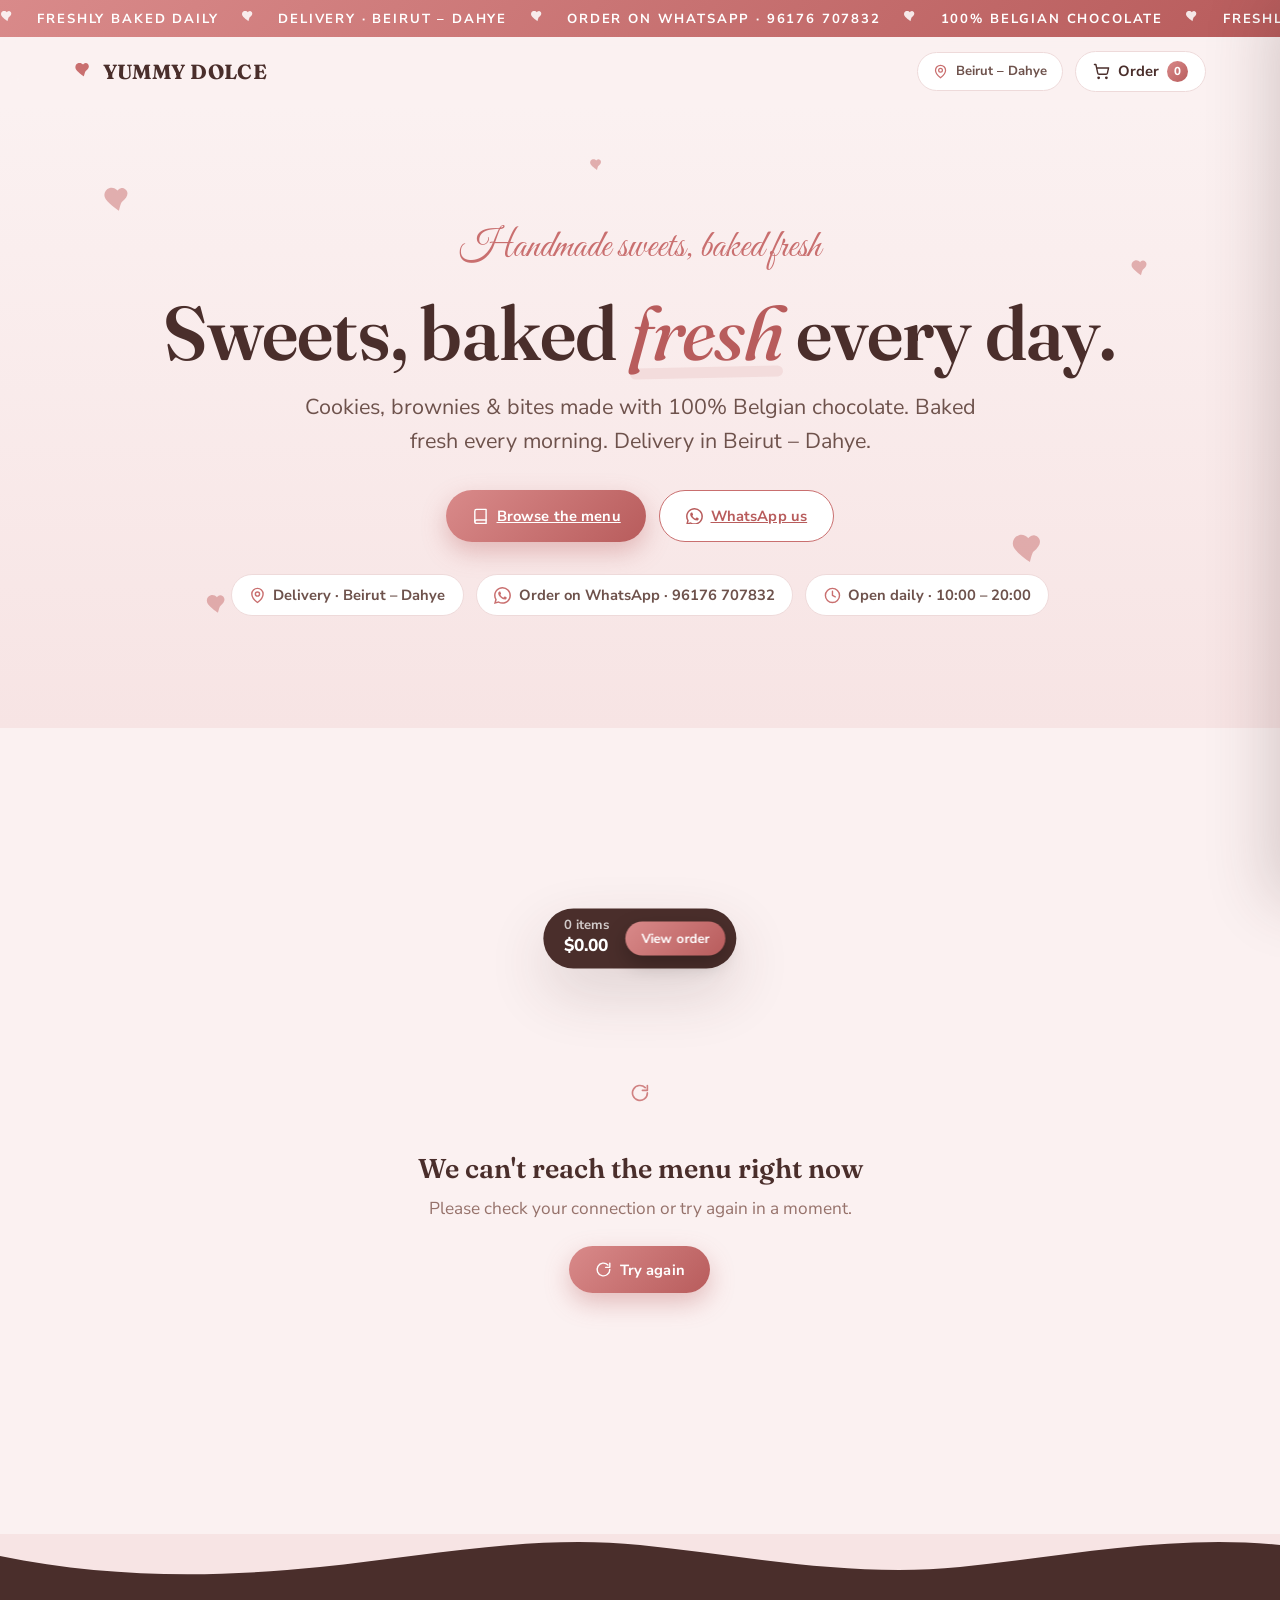
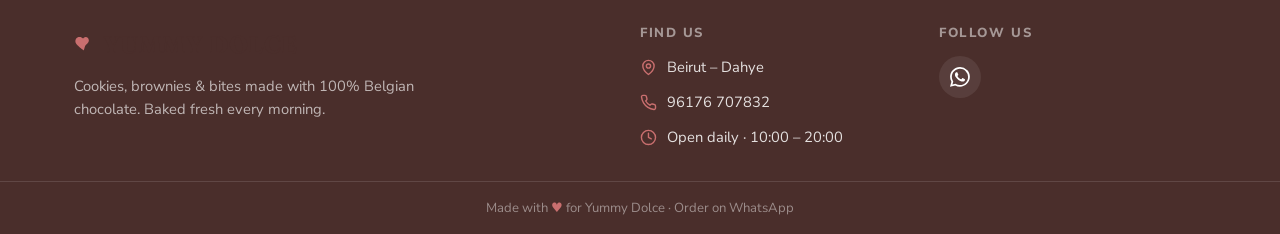
==== commit d4fd61c4: "Add item photos, sequential order numbers (0001+), mandatory checkout fields, remove Beirut-Dahye fr" ====
--- a/index.html
+++ b/index.html
@@ -17,8 +17,8 @@
     rel="stylesheet"
   />
 
-  <link rel="stylesheet" href="css/tokens.css" />
-  <link rel="stylesheet" href="css/site.css" />
+  <link rel="stylesheet" href="css/tokens.css?v=3" />
+  <link rel="stylesheet" href="css/site.css?v=3" />
 </head>
 <body>
   <!-- Top marquee ribbon -->
@@ -192,6 +192,6 @@
 
   <div class="toast-root" id="toast-root" aria-live="polite"></div>
 
-  <script type="module" src="js/app.js"></script>
+  <script type="module" src="js/app.js?v=3"></script>
 </body>
 </html>
--- a/css/site.css
+++ b/css/site.css
@@ -1207,7 +1207,6 @@
   height: 44px;
   color: var(--ink);
   background: var(--canvas-2);
-  transform: rotate(180deg);
 }
 
 .footer-inner {
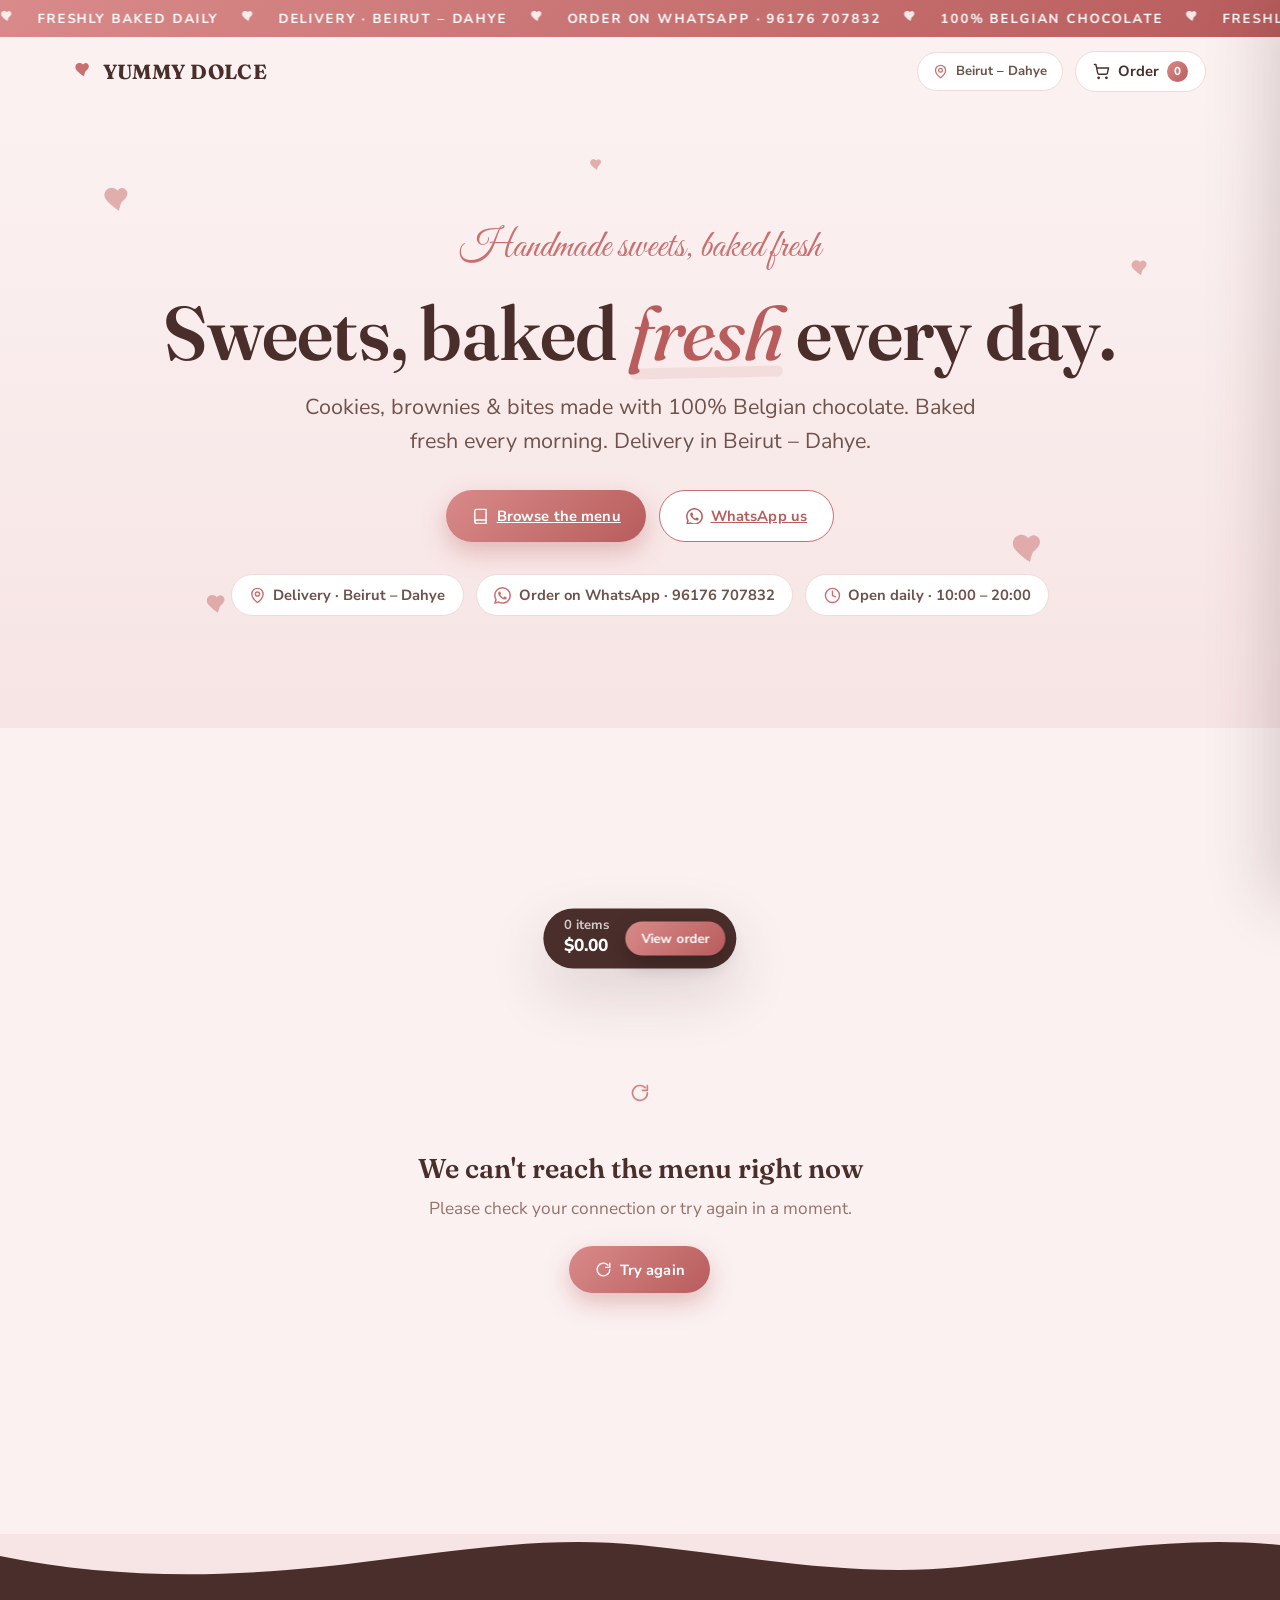
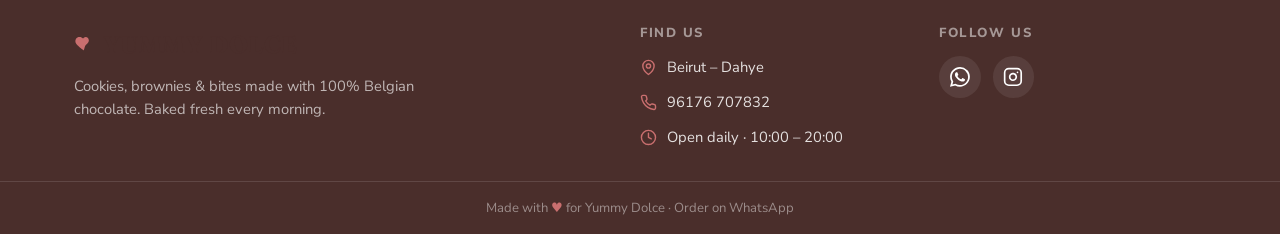
==== commit db298f6e: "Set Instagram link (yummy.dolce) in footer follow-us section defaults" ====
--- a/index.html
+++ b/index.html
@@ -128,7 +128,7 @@
       <div class="footer-col">
         <h4>Follow us</h4>
         <div class="footer-socials" id="footer-socials">
-          <a href="#" target="_blank" rel="noopener" aria-label="Instagram" data-social="instagram">
+          <a href="https://www.instagram.com/yummy.dolce/" target="_blank" rel="noopener" aria-label="Instagram" data-social="instagram">
             <svg class="icon" viewBox="0 0 24 24" fill="none" stroke="currentColor" stroke-width="2" stroke-linecap="round" stroke-linejoin="round" aria-hidden="true"><rect x="2" y="2" width="20" height="20" rx="5"/><path d="M16 11.37A4 4 0 1 1 12.63 8 4 4 0 0 1 16 11.37z"/><line x1="17.5" y1="6.5" x2="17.51" y2="6.5"/></svg>
           </a>
           <a href="https://wa.me/96176707832" target="_blank" rel="noopener" aria-label="WhatsApp" data-social="whatsapp">
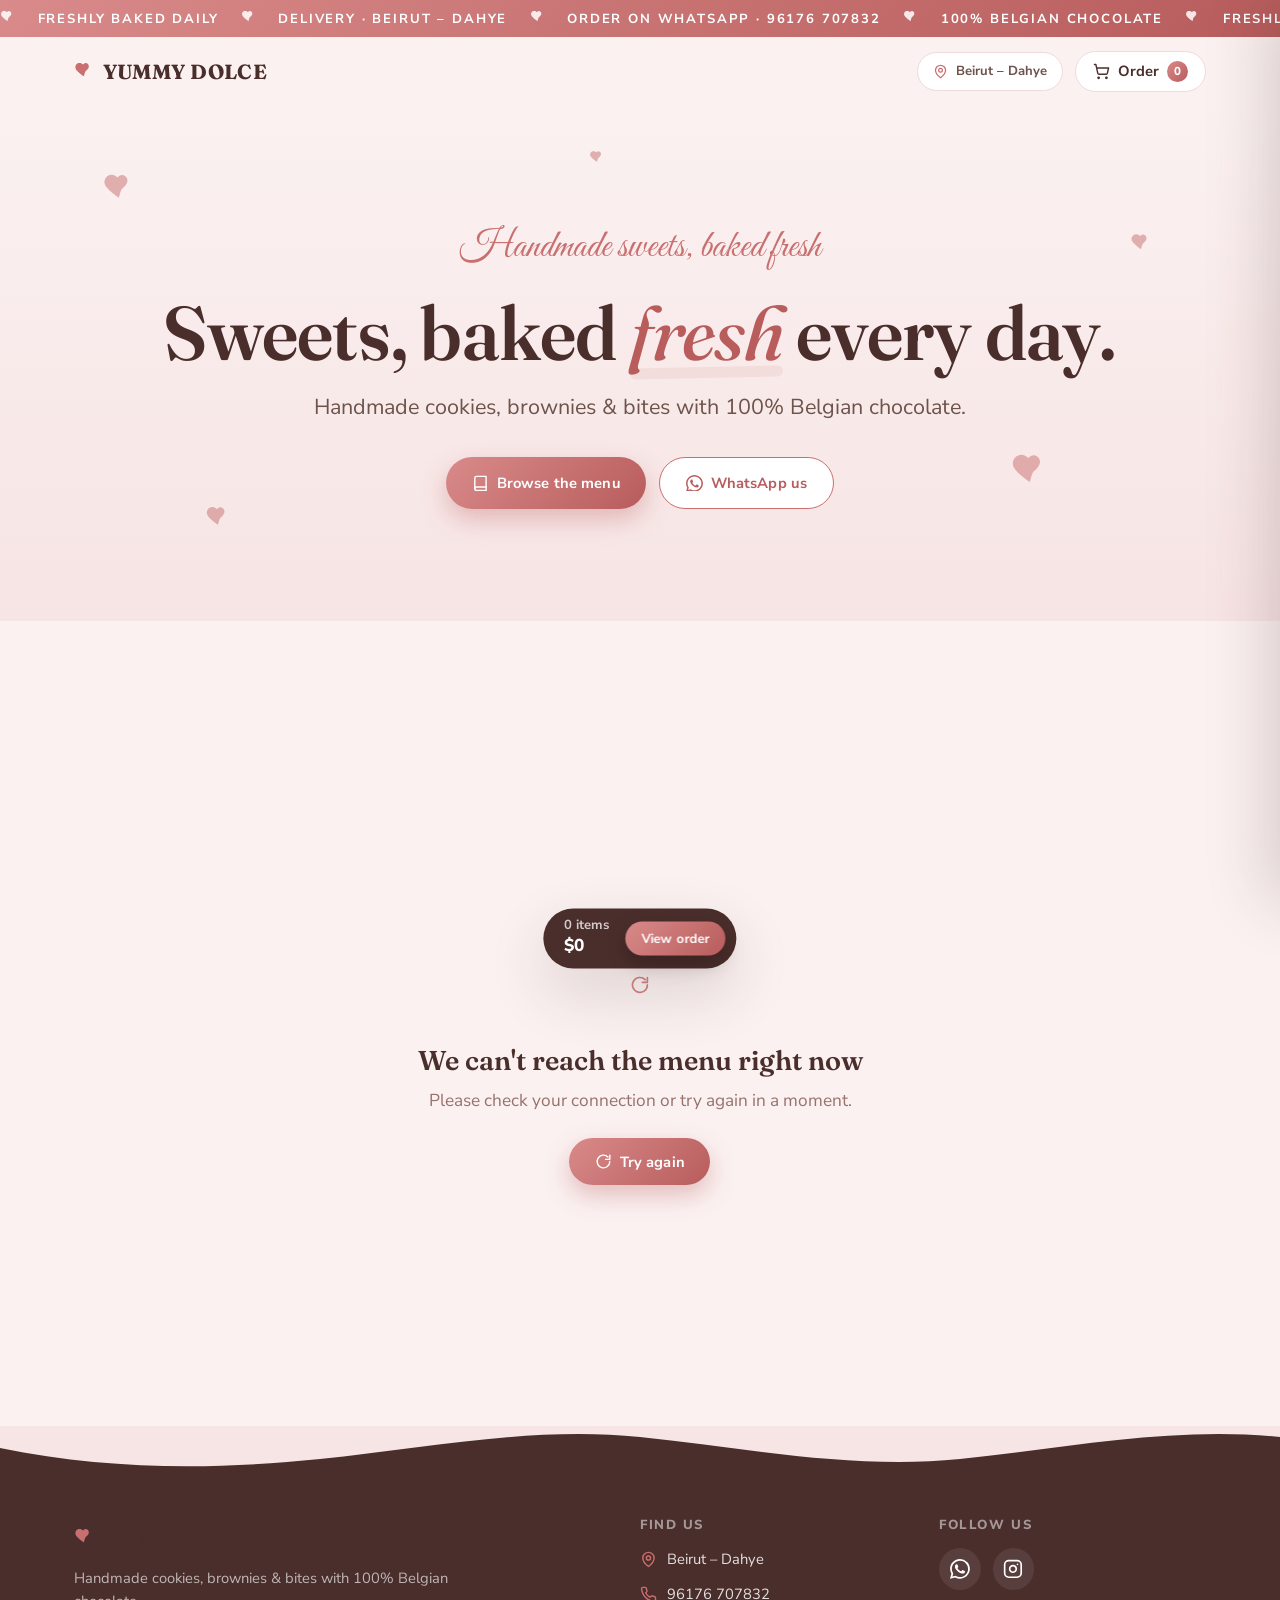
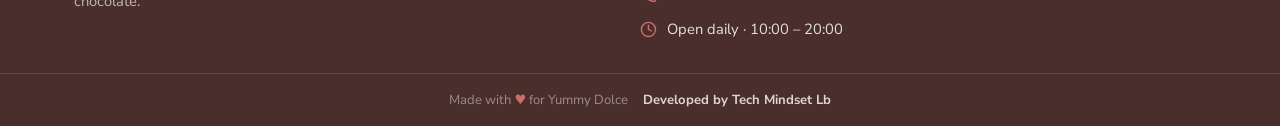
==== commit 7f9e9501: "Footer credit, trimmed banner text, remove button underlines, localStorage cart, plain-text WhatsApp" ====
--- a/index.html
+++ b/index.html
@@ -17,8 +17,8 @@
     rel="stylesheet"
   />
 
-  <link rel="stylesheet" href="css/tokens.css?v=3" />
-  <link rel="stylesheet" href="css/site.css?v=3" />
+  <link rel="stylesheet" href="css/tokens.css?v=4" />
+  <link rel="stylesheet" href="css/site.css?v=4" />
 </head>
 <body>
   <!-- Top marquee ribbon -->
@@ -62,7 +62,7 @@
       <div class="hero-inner">
         <p class="hero-eyebrow" id="hero-eyebrow">Handmade with Belgian chocolate</p>
         <h1 class="hero-title" id="hero-title">Sweets, baked <em>fresh</em> every day.</h1>
-        <p class="hero-lede" id="hero-lede">Cookies, brownies &amp; bites — made to order in Beirut – Dahye. Tap an item, build your box, and we'll take it from there on WhatsApp.</p>
+        <p class="hero-lede" id="hero-lede">Handmade cookies, brownies &amp; bites with 100% Belgian chocolate.</p>
 
         <div class="hero-cta">
           <a class="btn btn-primary" href="#menu">
@@ -75,7 +75,6 @@
           </a>
         </div>
 
-        <div class="hero-chips" id="hero-chips"></div>
       </div>
     </section>
 
@@ -144,7 +143,8 @@
       </div>
     </div>
     <div class="footer-bottom">
-      Made with <span class="heart">♥</span> for Yummy Dolce · Order on WhatsApp
+      <span>Made with <span class="heart">♥</span> for Yummy Dolce</span>
+      <a href="https://techmindset-lb.com/" target="_blank" rel="noopener">Developed by Tech Mindset Lb</a>
     </div>
   </footer>
 
@@ -192,6 +192,6 @@
 
   <div class="toast-root" id="toast-root" aria-live="polite"></div>
 
-  <script type="module" src="js/app.js?v=3"></script>
+  <script type="module" src="js/app.js?v=4"></script>
 </body>
 </html>
--- a/css/tokens.css
+++ b/css/tokens.css
@@ -153,6 +153,7 @@
   gap: 0.5rem;
   border: 0;
   border-radius: var(--r-full);
+  text-decoration: none; /* .btn is used on <a> tags too — no underline */
   font-weight: 700;
   font-size: var(--text-sm);
   letter-spacing: 0.01em;
--- a/css/site.css
+++ b/css/site.css
@@ -263,33 +263,6 @@
   gap: var(--sp-3);
   opacity: 0;
   animation: fadeUp 0.8s var(--ease-out) 0.55s forwards;
-}
-
-.hero-chips {
-  margin-top: var(--sp-6);
-  display: flex;
-  flex-wrap: wrap;
-  justify-content: center;
-  gap: var(--sp-3);
-  opacity: 0;
-  animation: fadeUp 0.8s var(--ease-out) 0.7s forwards;
-}
-
-.hero-chip {
-  display: inline-flex;
-  align-items: center;
-  gap: 0.45rem;
-  background: var(--white);
-  border: 1px solid var(--hairline);
-  border-radius: var(--r-full);
-  padding: 0.55rem 1.1rem;
-  font-size: var(--text-sm);
-  font-weight: 700;
-  color: var(--ink-soft);
-}
-
-.hero-chip .icon {
-  color: var(--rose);
 }
 
 @keyframes fadeUp {
@@ -1295,6 +1268,11 @@
 .footer-bottom {
   border-top: 1px solid rgba(255, 255, 255, 0.12);
   padding: var(--sp-4) var(--sp-5);
+  display: flex;
+  align-items: center;
+  justify-content: center;
+  flex-wrap: wrap;
+  gap: 0.25rem 0.9rem;
   text-align: center;
   font-size: var(--text-xs);
   color: rgba(255, 255, 255, 0.45);
@@ -1303,3 +1281,14 @@
 .footer-bottom .heart {
   color: var(--rose);
 }
+
+.footer-bottom a {
+  color: rgba(255, 255, 255, 0.8);
+  text-decoration: none;
+  font-weight: 700;
+  transition: color var(--dur-fast) var(--ease-out);
+}
+
+.footer-bottom a:hover {
+  color: var(--white);
+}
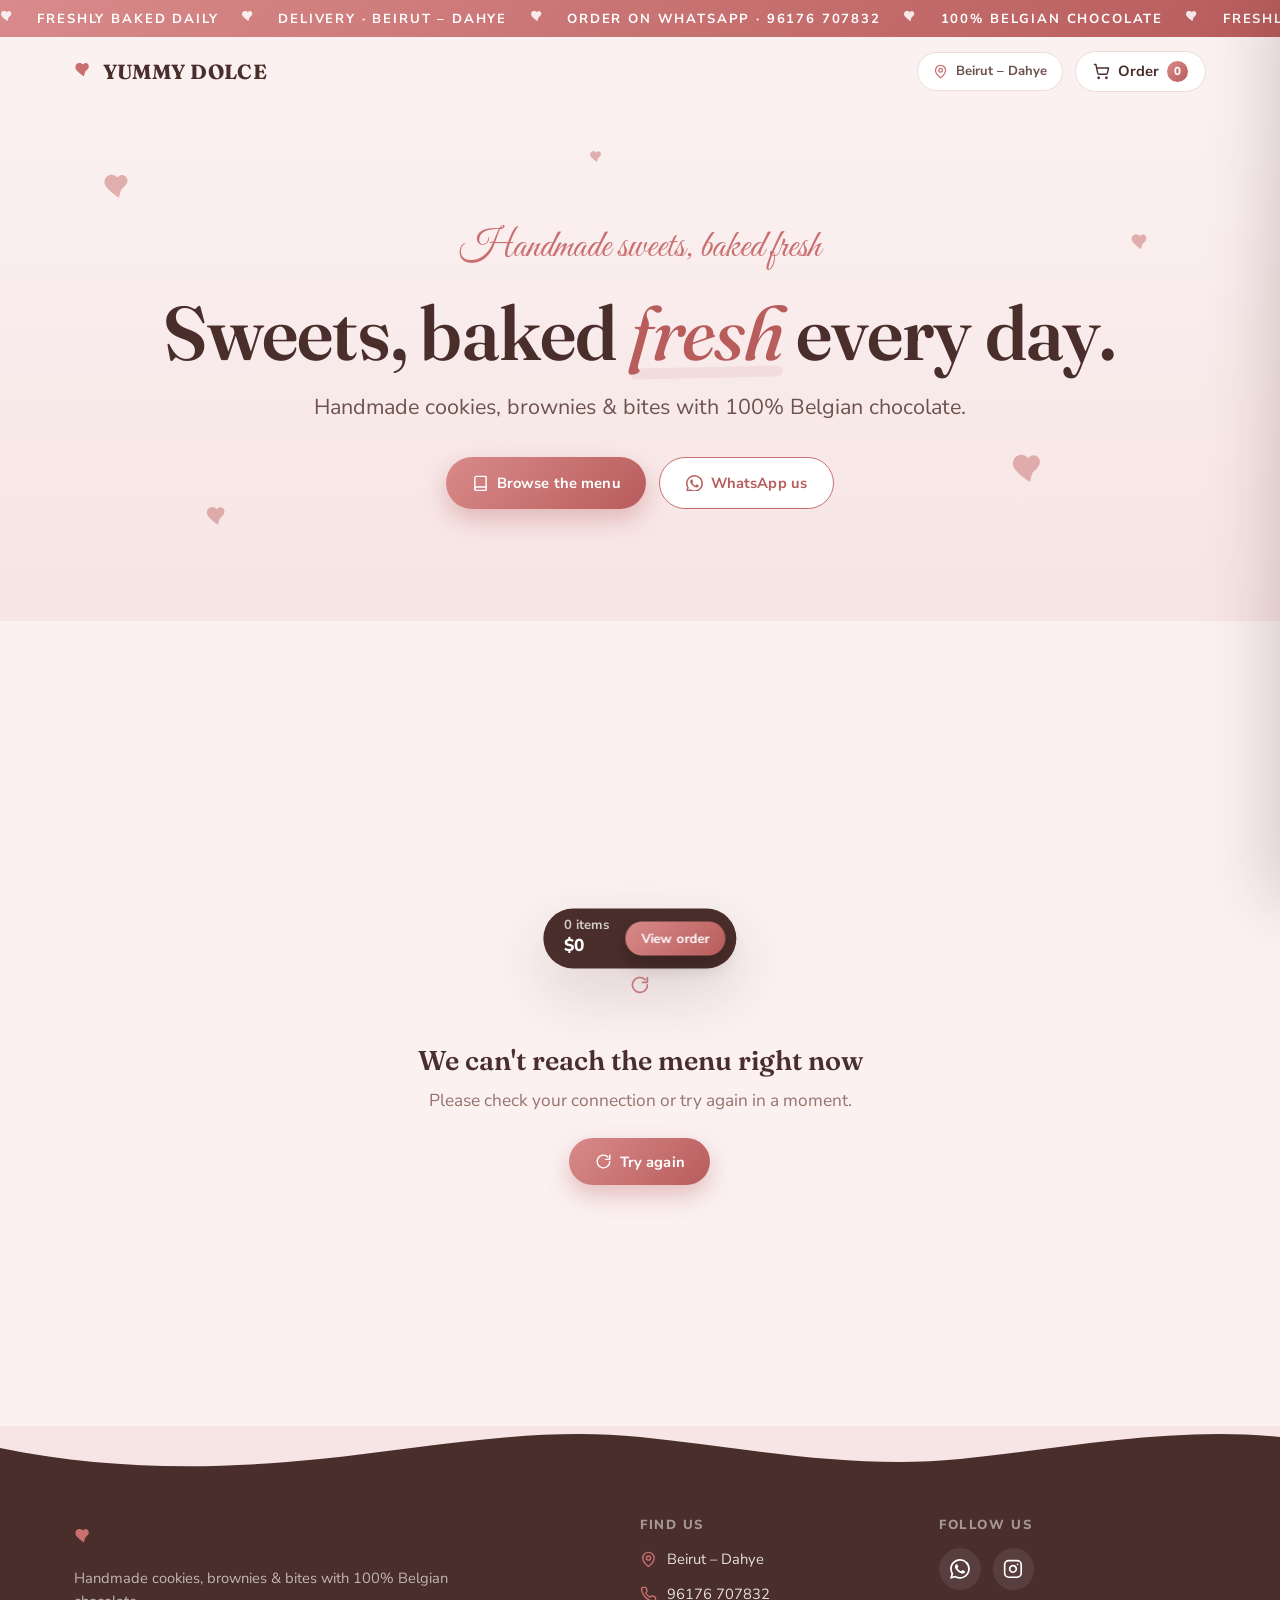
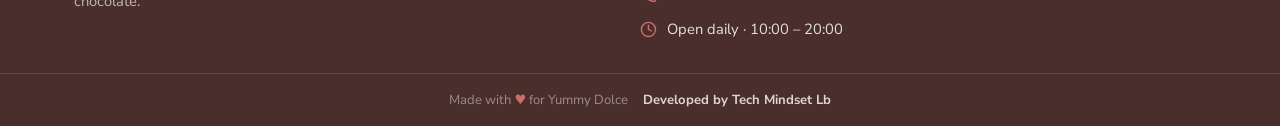
==== commit b56be67e: "Include category name in orders (cart, WhatsApp message, order log, admin panel)" ====
--- a/index.html
+++ b/index.html
@@ -17,8 +17,8 @@
     rel="stylesheet"
   />
 
-  <link rel="stylesheet" href="css/tokens.css?v=4" />
-  <link rel="stylesheet" href="css/site.css?v=4" />
+  <link rel="stylesheet" href="css/tokens.css?v=5" />
+  <link rel="stylesheet" href="css/site.css?v=5" />
 </head>
 <body>
   <!-- Top marquee ribbon -->
@@ -192,6 +192,6 @@
 
   <div class="toast-root" id="toast-root" aria-live="polite"></div>
 
-  <script type="module" src="js/app.js?v=4"></script>
+  <script type="module" src="js/app.js?v=5"></script>
 </body>
 </html>
--- a/css/site.css
+++ b/css/site.css
@@ -759,6 +759,21 @@
   font-size: 0.98rem;
 }
 
+.line-cat {
+  display: inline-block;
+  margin-left: 0.35rem;
+  padding: 0.12rem 0.55rem;
+  border-radius: var(--r-full);
+  background: var(--rose-mist);
+  color: var(--rose-deep);
+  font-family: var(--font-body);
+  font-size: 0.68rem;
+  font-weight: 800;
+  letter-spacing: 0.03em;
+  text-transform: uppercase;
+  vertical-align: 2px;
+}
+
 .line-opts {
   margin-top: 0.25rem;
   font-size: var(--text-xs);
